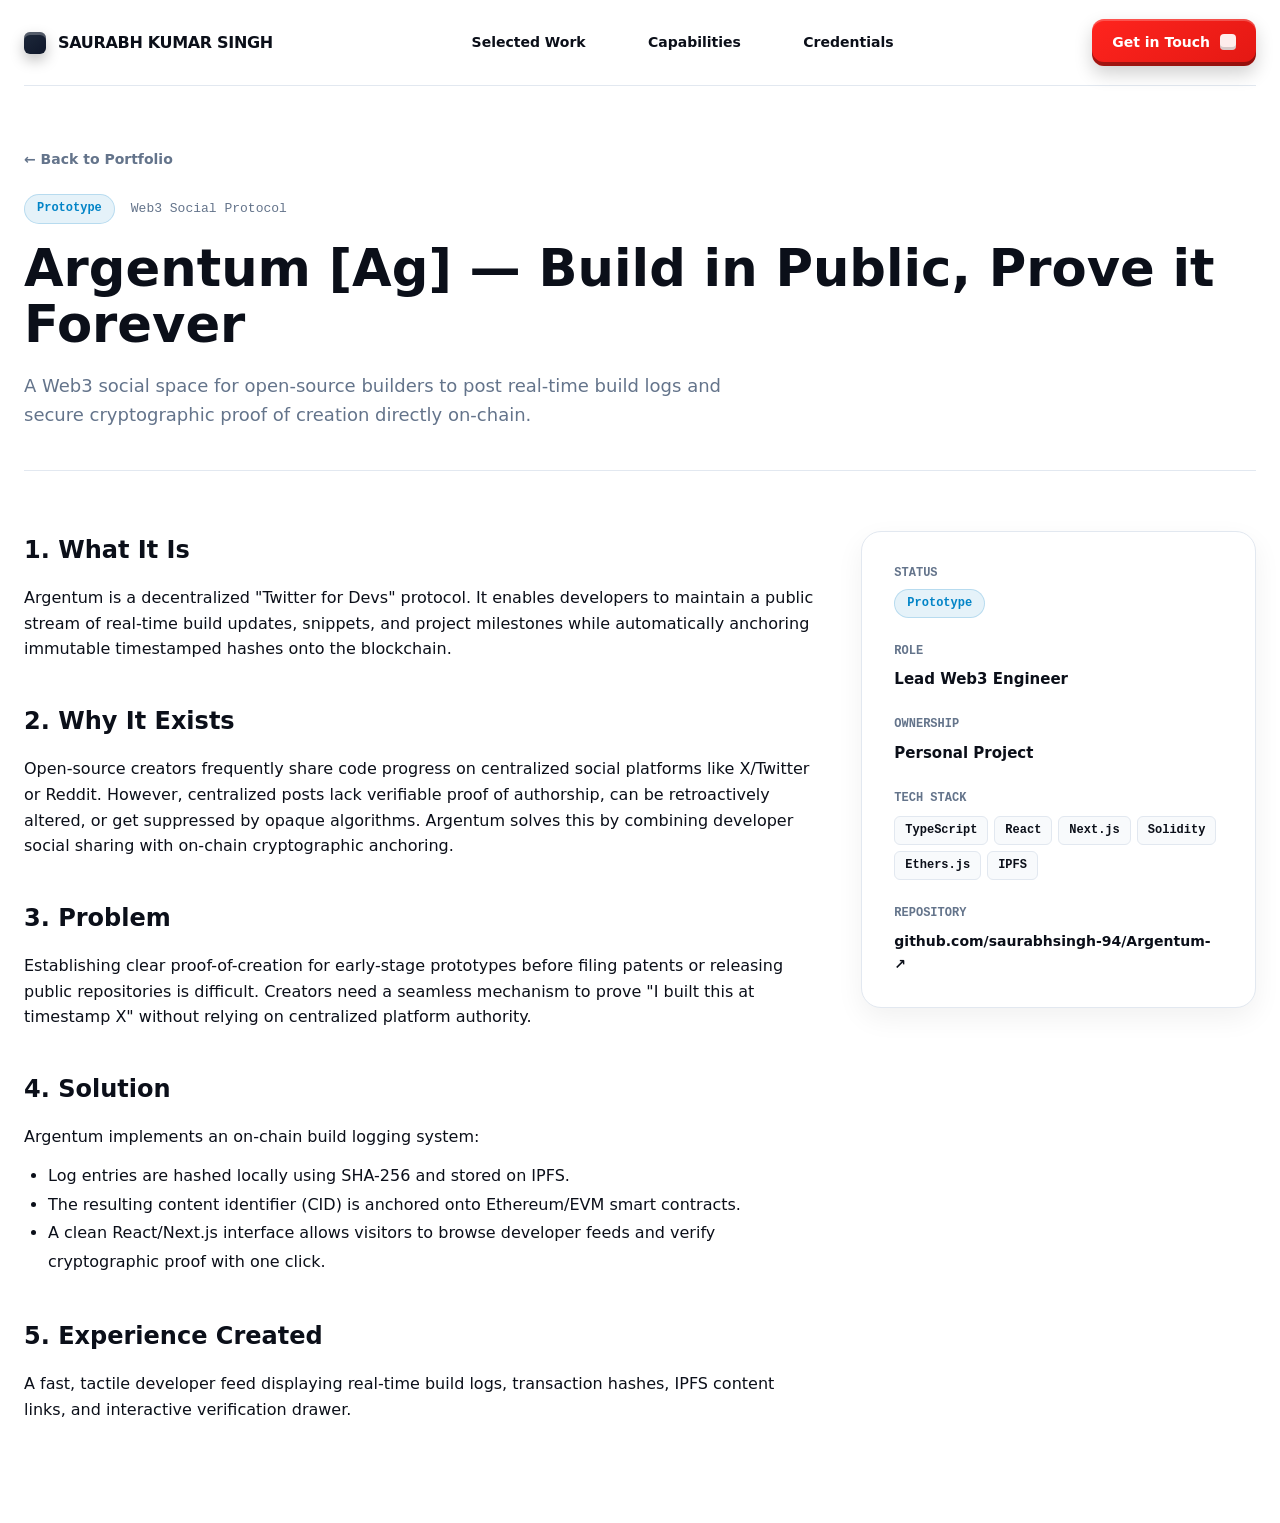
==== projects/argentum.html @ 55058624 "Upgrade portfolio to tactile 3D block design system with real projects" ====
<!doctype html>
<html lang="en">
  <head>
    <meta charset="UTF-8" />
    <meta name="viewport" content="width=device-width, initial-scale=1.0" />
    <title>Argentum [Ag] — Case Study | Saurabh Kumar Singh</title>
    <link rel="stylesheet" href="../assets/css/main.css" />
    <style>
      .case-study-hero {
        padding: 60px 0 40px;
        border-bottom: 1px solid var(--line);
      }
      .back-link {
        display: inline-flex;
        align-items: center;
        gap: 8px;
        font-weight: 800;
        font-size: 14px;
        color: var(--muted);
        margin-bottom: 24px;
      }
      .back-link:hover { color: var(--red); }
      .case-grid {
        display: grid;
        grid-template-columns: 2fr 1fr;
        gap: 48px;
        padding: 60px 0;
      }
      .case-block {
        margin-bottom: 40px;
      }
      .case-block h2 {
        font-size: 24px;
        font-weight: 900;
        margin-bottom: 16px;
      }
      .case-sidebar {
        background: var(--card-bg);
        border: 1px solid var(--line);
        border-radius: var(--radius);
        padding: 32px;
        height: fit-content;
        box-shadow: var(--shadow-soft);
      }
      .meta-group {
        margin-bottom: 24px;
      }
      .meta-label {
        font-size: 12px;
        font-weight: 800;
        font-family: var(--font-mono);
        color: var(--muted);
        text-transform: uppercase;
        margin-bottom: 6px;
      }
      .meta-val {
        font-size: 15px;
        font-weight: 700;
      }
    </style>
  </head>
  <body>
    <div class="page">
      <nav class="header-nav">
        <a href="../index.html" class="brand-container">
          <span class="brand-cube"></span>
          <span>SAURABH KUMAR SINGH</span>
        </a>
        <div class="nav-links">
          <a href="../index.html#projects">Selected Work</a>
          <a href="../index.html#about">Capabilities</a>
          <a href="../index.html#credentials">Credentials</a>
        </div>
        <div class="nav-cta-group">
          <a href="../index.html#contact" class="btn red">
            <span>Get in Touch</span>
            <span class="btn-cube"></span>
          </a>
        </div>
      </nav>

      <section class="case-study-hero">
        <a href="../index.html#projects" class="back-link">← Back to Portfolio</a>
        <div style="display: flex; align-items: center; gap: 16px; margin-bottom: 16px;">
          <span class="status-badge prototype">Prototype</span>
          <span style="font-family: var(--font-mono); font-size: 13px; color: var(--muted);">Web3 Social Protocol</span>
        </div>
        <h1 style="font-size: clamp(36px, 4vw, 54px); font-weight: 900; line-height: 1.1; margin-bottom: 20px;">
          Argentum [Ag] — Build in Public, Prove it Forever
        </h1>
        <p style="font-size: 18px; color: var(--muted); max-width: 760px;">
          A Web3 social space for open-source builders to post real-time build logs and secure cryptographic proof of creation directly on-chain.
        </p>
      </section>

      <div class="case-grid">
        <main class="case-content">
          <div class="case-block">
            <h2>1. What It Is</h2>
            <p>
              Argentum is a decentralized "Twitter for Devs" protocol. It enables developers to maintain a public stream of real-time build updates, snippets, and project milestones while automatically anchoring immutable timestamped hashes onto the blockchain.
            </p>
          </div>

          <div class="case-block">
            <h2>2. Why It Exists</h2>
            <p>
              Open-source creators frequently share code progress on centralized social platforms like X/Twitter or Reddit. However, centralized posts lack verifiable proof of authorship, can be retroactively altered, or get suppressed by opaque algorithms. Argentum solves this by combining developer social sharing with on-chain cryptographic anchoring.
            </p>
          </div>

          <div class="case-block">
            <h2>3. Problem</h2>
            <p>
              Establishing clear proof-of-creation for early-stage prototypes before filing patents or releasing public repositories is difficult. Creators need a seamless mechanism to prove "I built this at timestamp X" without relying on centralized platform authority.
            </p>
          </div>

          <div class="case-block">
            <h2>4. Solution</h2>
            <p>
              Argentum implements an on-chain build logging system:
            </p>
            <ul style="margin-left: 24px; margin-top: 12px; line-height: 1.8;">
              <li>Log entries are hashed locally using SHA-256 and stored on IPFS.</li>
              <li>The resulting content identifier (CID) is anchored onto Ethereum/EVM smart contracts.</li>
              <li>A clean React/Next.js interface allows visitors to browse developer feeds and verify cryptographic proof with one click.</li>
            </ul>
          </div>

          <div class="case-block">
            <h2>5. Experience Created</h2>
            <p>
              A fast, tactile developer feed displaying real-time build logs, transaction hashes, IPFS content links, and interactive verification drawer.
            </p>
          </div>
        </main>

        <aside class="case-sidebar">
          <div class="meta-group">
            <div class="meta-label">Status</div>
            <div class="meta-val"><span class="status-badge prototype">Prototype</span></div>
          </div>
          <div class="meta-group">
            <div class="meta-label">Role</div>
            <div class="meta-val">Lead Web3 Engineer</div>
          </div>
          <div class="meta-group">
            <div class="meta-label">Ownership</div>
            <div class="meta-val">Personal Project</div>
          </div>
          <div class="meta-group">
            <div class="meta-label">Tech Stack</div>
            <div style="display: flex; flex-wrap: wrap; gap: 6px; margin-top: 8px;">
              <span class="tag-pill">TypeScript</span>
              <span class="tag-pill">React</span>
              <span class="tag-pill">Next.js</span>
              <span class="tag-pill">Solidity</span>
              <span class="tag-pill">Ethers.js</span>
              <span class="tag-pill">IPFS</span>
            </div>
          </div>
          <div class="meta-group" style="margin-bottom: 0;">
            <div class="meta-label">Repository</div>
            <div class="meta-val">
              <a href="https://github.com/saurabhsingh-94/Argentum-" target="_blank" class="card-link">
                github.com/saurabhsingh-94/Argentum- ↗
              </a>
            </div>
          </div>
        </aside>
      </div>
    </div>
  </body>
</html>
---- assets/css/main.css ----
/* ==========================================================================
   SAURABH KUMAR SINGH — CREATIVE DEVELOPER & WEB3 ARCHITECT PORTFOLIO
   Tactile Block Design System & Interactive Presentation
   ========================================================================== */

:root {
  --bg: #ffffff;
  --bg-secondary: #f8fafc;
  --ink: #0b0f19;
  --muted: #64748b;
  --line: #e2e8f0;
  --red: #e31813;
  --red-hover: #c8130e;
  --cyan: #0284c7;
  --green: #16a34a;
  --yellow: #ca8a04;
  --purple: #9333ea;
  
  --card-bg: #ffffff;
  --shadow: 0 18px 55px rgba(0, 0, 0, 0.08);
  --shadow-soft: 0 10px 28px rgba(0, 0, 0, 0.06);
  --shadow-block: 0 8px 18px rgba(0, 0, 0, 0.12);
  --radius: 20px;
  --radius-sm: 10px;

  --font-sans: 'Inter', ui-sans-serif, system-ui, -apple-system, BlinkMacSystemFont, 'Segoe UI', Roboto, sans-serif;
  --font-mono: 'JetBrains Mono', 'Fira Code', 'Share Tech Mono', monospace;
}

[data-theme="dark"] {
  --bg: #0b0f17;
  --bg-secondary: #111827;
  --ink: #f8fafc;
  --muted: #94a3b8;
  --line: #1e293b;
  --card-bg: #131b2e;
  --shadow: 0 18px 55px rgba(0, 0, 0, 0.4);
  --shadow-soft: 0 10px 28px rgba(0, 0, 0, 0.3);
}

* {
  box-sizing: border-box;
  margin: 0;
  padding: 0;
}

html {
  scroll-behavior: smooth;
  font-size: 16px;
}

body {
  font-family: var(--font-sans);
  background: var(--bg);
  color: var(--ink);
  overflow-x: hidden;
  line-height: 1.6;
  -webkit-font-smoothing: antialiased;
  -moz-osx-font-smoothing: grayscale;
}

a {
  color: inherit;
  text-decoration: none;
}

button {
  font-family: inherit;
}

.page {
  width: min(1380px, calc(100% - 48px));
  margin: 0 auto;
}

/* ==========================================================================
   1. LEGO BLOCK LOADER ANIMATION
   ========================================================================== */
.loader {
  position: fixed;
  inset: 0;
  z-index: 9999;
  background: #ffffff;
  display: grid;
  place-items: center;
  transition: opacity 0.5s ease, visibility 0.5s ease;
}

.loader.hide {
  opacity: 0;
  visibility: hidden;
}

.loader-content {
  text-align: center;
}

.loader-blocks {
  display: flex;
  align-items: flex-end;
  justify-content: center;
  gap: 12px;
  margin-bottom: 24px;
}

.loader-blocks span {
  width: 32px;
  height: 32px;
  border-radius: 8px;
  box-shadow:
    inset 0 5px 0 rgba(255, 255, 255, 0.35),
    inset 0 -5px 0 rgba(0, 0, 0, 0.18),
    0 8px 18px rgba(0, 0, 0, 0.15);
  animation: blockBounce 0.8s ease-in-out infinite;
}

.loader-blocks span:nth-child(1) { background: #e31813; animation-delay: 0s; }
.loader-blocks span:nth-child(2) { background: #f3c300; animation-delay: 0.12s; }
.loader-blocks span:nth-child(3) { background: #0284c7; animation-delay: 0.24s; }
.loader-blocks span:nth-child(4) { background: #16a34a; animation-delay: 0.36s; }

@keyframes blockBounce {
  0%, 100% { transform: translateY(0); }
  50% { transform: translateY(-22px); }
}

.loader-title {
  font-size: 15px;
  font-weight: 800;
  letter-spacing: 0.08em;
  color: #0b0f19;
  font-family: var(--font-mono);
}

/* ==========================================================================
   2. HEADER & NAVIGATION
   ========================================================================== */
.header-nav {
  height: 86px;
  display: grid;
  grid-template-columns: auto 1fr auto;
  align-items: center;
  gap: 24px;
  border-bottom: 1px solid var(--line);
  position: sticky;
  top: 0;
  background: rgba(255, 255, 255, 0.92);
  backdrop-filter: blur(14px);
  -webkit-backdrop-filter: blur(14px);
  z-index: 100;
}

[data-theme="dark"] .header-nav {
  background: rgba(11, 15, 23, 0.92);
}

.brand-container {
  display: flex;
  align-items: center;
  gap: 12px;
  font-weight: 900;
  font-size: 16px;
  letter-spacing: -0.02em;
}

.brand-cube {
  width: 22px;
  height: 22px;
  border-radius: 6px;
  background: linear-gradient(145deg, #1e293b, #0f172a);
  box-shadow:
    inset 0 3px 0 rgba(255, 255, 255, 0.25),
    0 6px 14px rgba(0, 0, 0, 0.25);
  display: inline-block;
}

.nav-links {
  display: flex;
  justify-content: center;
  align-items: center;
  gap: clamp(16px, 3vw, 40px);
  font-size: 14px;
  font-weight: 700;
}

.nav-links a {
  padding: 8px 12px;
  border-radius: 8px;
  position: relative;
  transition: color 0.2s ease, background 0.2s ease;
}

.nav-links a:hover {
  color: var(--red);
  background: rgba(227, 24, 19, 0.05);
}

.nav-cta-group {
  display: flex;
  align-items: center;
  gap: 12px;
}

/* Tactile 3D Button */
.btn {
  display: inline-flex;
  align-items: center;
  justify-content: center;
  gap: 10px;
  border: 0;
  border-radius: 12px;
  padding: 12px 20px;
  background: linear-gradient(145deg, #1e293b, #0f172a);
  color: #ffffff;
  font-size: 14px;
  font-weight: 800;
  cursor: pointer;
  box-shadow:
    inset 0 2px 0 rgba(255, 255, 255, 0.22),
    inset 0 -4px 0 rgba(0, 0, 0, 0.35),
    0 8px 18px rgba(0, 0, 0, 0.18);
  transition: transform 0.18s ease, box-shadow 0.18s ease, background 0.18s ease;
  user-select: none;
}

.btn:hover {
  transform: translateY(2px);
  box-shadow:
    inset 0 2px 0 rgba(255, 255, 255, 0.18),
    inset 0 -2px 0 rgba(0, 0, 0, 0.35),
    0 4px 12px rgba(0, 0, 0, 0.14);
}

.btn:active {
  transform: translateY(4px);
  box-shadow: inset 0 2px 0 rgba(0, 0, 0, 0.4);
}

.btn.red {
  background: linear-gradient(145deg, #ff241e, var(--red));
}

.btn.red:hover {
  background: linear-gradient(145deg, #e31813, var(--red-hover));
}

.btn-cube {
  width: 16px;
  height: 16px;
  border-radius: 4px;
  background: rgba(255, 255, 255, 0.92);
  box-shadow: inset 0 -3px 0 rgba(0, 0, 0, 0.15);
}

.btn.outline {
  background: transparent;
  color: var(--ink);
  border: 2px solid var(--line);
  box-shadow: 0 4px 12px rgba(0,0,0,0.04);
}

.btn.outline:hover {
  border-color: var(--ink);
  background: var(--bg-secondary);
}

/* Theme Toggle Button */
.theme-toggle {
  width: 44px;
  height: 44px;
  border-radius: 12px;
  border: 1px solid var(--line);
  background: var(--bg-secondary);
  color: var(--ink);
  display: grid;
  place-items: center;
  cursor: pointer;
  transition: all 0.2s ease;
}

.theme-toggle:hover {
  transform: scale(1.06);
  border-color: var(--ink);
}

/* ==========================================================================
   3. HERO SECTION & 3D PRESENTATION
   ========================================================================== */
.hero-section {
  padding: 60px 0 80px;
  display: grid;
  grid-template-columns: 1fr 1.05fr;
  gap: 56px;
  align-items: center;
}

.hero-tag {
  display: inline-flex;
  align-items: center;
  gap: 8px;
  padding: 6px 14px;
  background: rgba(227, 24, 19, 0.08);
  color: var(--red);
  font-weight: 800;
  font-size: 13px;
  border-radius: 999px;
  margin-bottom: 20px;
  font-family: var(--font-mono);
}

.hero-tag-dot {
  width: 8px;
  height: 8px;
  border-radius: 50%;
  background: var(--red);
  box-shadow: 0 0 10px var(--red);
  animation: pulseDot 1.8s infinite;
}

@keyframes pulseDot {
  0%, 100% { opacity: 1; transform: scale(1); }
  50% { opacity: 0.4; transform: scale(0.8); }
}

.hero-title {
  font-size: clamp(38px, 4.5vw, 62px);
  font-weight: 900;
  line-height: 1.08;
  letter-spacing: -0.03em;
  margin-bottom: 24px;
}

.hero-title span.accent {
  color: var(--red);
}

.hero-bio {
  font-size: 18px;
  color: var(--muted);
  max-width: 580px;
  margin-bottom: 36px;
}

.hero-actions {
  display: flex;
  flex-wrap: wrap;
  gap: 16px;
  margin-bottom: 44px;
}

.hero-stats {
  display: flex;
  gap: 36px;
  padding-top: 28px;
  border-top: 1px solid var(--line);
}

.stat-item .stat-num {
  font-size: 28px;
  font-weight: 900;
  font-family: var(--font-mono);
  color: var(--ink);
}

.stat-item .stat-label {
  font-size: 13px;
  color: var(--muted);
  font-weight: 600;
}

/* 3D Visual Card */
.hero-visual-card {
  position: relative;
  width: 100%;
  height: 520px;
  background: linear-gradient(135deg, #f8fafc 0%, #edf2f7 100%);
  border: 1px solid var(--line);
  border-radius: var(--radius);
  box-shadow: var(--shadow);
  overflow: hidden;
  display: flex;
  align-items: center;
  justify-content: center;
}

[data-theme="dark"] .hero-visual-card {
  background: linear-gradient(135deg, #0f172a 0%, #1e293b 100%);
}

.hero-visual-card model-viewer {
  width: 100%;
  height: 100%;
  --poster-color: transparent;
}

/* Fallback 3D Canvas Visual */
.hero-canvas-fallback {
  position: absolute;
  inset: 0;
  width: 100%;
  height: 100%;
}

.visual-badge {
  position: absolute;
  bottom: 24px;
  left: 24px;
  padding: 10px 18px;
  background: rgba(255, 255, 255, 0.9);
  backdrop-filter: blur(10px);
  border-radius: 12px;
  font-size: 13px;
  font-weight: 800;
  border: 1px solid var(--line);
  box-shadow: 0 4px 16px rgba(0,0,0,0.06);
  display: flex;
  align-items: center;
  gap: 10px;
  z-index: 10;
}

[data-theme="dark"] .visual-badge {
  background: rgba(19, 27, 46, 0.9);
}

/* ==========================================================================
   4. SECTION LAYOUTS & HEADINGS
   ========================================================================== */
.section {
  padding: 90px 0;
  border-top: 1px solid var(--line);
}

.section-header {
  display: flex;
  justify-content: space-between;
  align-items: flex-end;
  margin-bottom: 52px;
}

.section-tag {
  font-family: var(--font-mono);
  font-size: 13px;
  font-weight: 800;
  color: var(--red);
  letter-spacing: 0.1em;
  text-transform: uppercase;
  margin-bottom: 8px;
}

.section-title {
  font-size: clamp(28px, 3vw, 42px);
  font-weight: 900;
  letter-spacing: -0.02em;
}

/* Filter Pills */
.filter-bar {
  display: flex;
  gap: 8px;
  flex-wrap: wrap;
}

.filter-btn {
  padding: 8px 16px;
  border-radius: 999px;
  border: 1px solid var(--line);
  background: var(--bg);
  color: var(--muted);
  font-size: 13px;
  font-weight: 700;
  cursor: pointer;
  transition: all 0.2s ease;
}

.filter-btn:hover, .filter-btn.active {
  background: var(--ink);
  color: var(--bg);
  border-color: var(--ink);
}

/* ==========================================================================
   5. SELECTED PROJECTS GRID & CARDS
   ========================================================================== */
.projects-grid {
  display: grid;
  grid-template-columns: repeat(auto-fill, minmax(380px, 1fr));
  gap: 32px;
}

.project-card {
  background: var(--card-bg);
  border: 1px solid var(--line);
  border-radius: var(--radius);
  padding: 32px;
  box-shadow: var(--shadow-soft);
  display: flex;
  flex-direction: column;
  justify-content: space-between;
  position: relative;
  transition: transform 0.25s ease, box-shadow 0.25s ease, border-color 0.25s ease;
}

.project-card:hover {
  transform: translateY(-6px);
  box-shadow: var(--shadow);
  border-color: var(--red);
}

.card-top {
  margin-bottom: 24px;
}

.card-header {
  display: flex;
  justify-content: space-between;
  align-items: flex-start;
  gap: 16px;
  margin-bottom: 16px;
}

.card-title {
  font-size: 22px;
  font-weight: 900;
  line-height: 1.25;
}

/* Status Badges */
.status-badge {
  display: inline-flex;
  align-items: center;
  gap: 6px;
  padding: 4px 12px;
  border-radius: 999px;
  font-size: 12px;
  font-weight: 800;
  font-family: var(--font-mono);
  white-space: nowrap;
}

.status-badge.production {
  background: rgba(22, 163, 74, 0.1);
  color: var(--green);
  border: 1px solid rgba(22, 163, 74, 0.2);
}

.status-badge.prototype {
  background: rgba(2, 132, 199, 0.1);
  color: var(--cyan);
  border: 1px solid rgba(2, 132, 199, 0.2);
}

.status-badge.experiment {
  background: rgba(147, 51, 234, 0.1);
  color: var(--purple);
  border: 1px solid rgba(147, 51, 234, 0.2);
}

.status-badge.in-progress {
  background: rgba(202, 138, 4, 0.1);
  color: var(--yellow);
  border: 1px solid rgba(202, 138, 4, 0.2);
}

.card-summary {
  font-size: 15px;
  color: var(--muted);
  line-height: 1.6;
  margin-bottom: 20px;
}

.card-tags {
  display: flex;
  flex-wrap: wrap;
  gap: 8px;
  margin-bottom: 24px;
}

.tag-pill {
  padding: 4px 10px;
  background: var(--bg-secondary);
  border: 1px solid var(--line);
  border-radius: 6px;
  font-size: 12px;
  font-weight: 700;
  color: var(--ink);
  font-family: var(--font-mono);
}

.card-footer {
  display: flex;
  align-items: center;
  justify-content: space-between;
  padding-top: 20px;
  border-top: 1px dashed var(--line);
}

.card-link {
  font-size: 14px;
  font-weight: 800;
  color: var(--ink);
  display: inline-flex;
  align-items: center;
  gap: 6px;
  transition: color 0.2s ease;
}

.card-link:hover {
  color: var(--red);
}

/* ==========================================================================
   6. ABOUT & CAPABILITIES SECTION
   ========================================================================== */
.capabilities-grid {
  display: grid;
  grid-template-columns: repeat(auto-fit, minmax(320px, 1fr));
  gap: 28px;
}

.capability-card {
  background: var(--card-bg);
  border: 1px solid var(--line);
  border-radius: var(--radius);
  padding: 32px;
  box-shadow: var(--shadow-soft);
  transition: transform 0.2s ease;
}

.capability-card:hover {
  transform: translateY(-4px);
}

.capability-icon {
  width: 48px;
  height: 48px;
  border-radius: 14px;
  background: rgba(227, 24, 19, 0.08);
  color: var(--red);
  display: grid;
  place-items: center;
  font-size: 22px;
  margin-bottom: 20px;
}

.capability-title {
  font-size: 20px;
  font-weight: 900;
  margin-bottom: 12px;
}

.capability-desc {
  font-size: 14px;
  color: var(--muted);
  line-height: 1.6;
  margin-bottom: 20px;
}

.capability-tags {
  display: flex;
  flex-wrap: wrap;
  gap: 6px;
}

/* ==========================================================================
   7. CREDENTIALS & CERTIFICATIONS
   ========================================================================== */
.credentials-grid {
  display: grid;
  grid-template-columns: repeat(auto-fit, minmax(360px, 1fr));
  gap: 28px;
}

.cert-card {
  background: var(--card-bg);
  border: 1px solid var(--line);
  border-radius: var(--radius);
  padding: 28px;
  box-shadow: var(--shadow-soft);
  display: flex;
  gap: 20px;
  align-items: flex-start;
  transition: border-color 0.2s ease;
}

.cert-card:hover {
  border-color: var(--cyan);
}

.cert-icon {
  width: 52px;
  height: 52px;
  border-radius: 14px;
  background: linear-gradient(145deg, #0284c7, #0369a1);
  color: #fff;
  display: grid;
  place-items: center;
  font-size: 24px;
  flex-shrink: 0;
  box-shadow: inset 0 2px 0 rgba(255,255,255,0.3);
}

.cert-title {
  font-size: 18px;
  font-weight: 800;
  margin-bottom: 6px;
}

.cert-issuer {
  font-size: 13px;
  color: var(--muted);
  font-weight: 600;
  margin-bottom: 12px;
}

.cert-link {
  font-size: 13px;
  font-weight: 800;
  color: var(--cyan);
  display: inline-flex;
  align-items: center;
  gap: 4px;
}

/* ==========================================================================
   8. INTERACTIVE TERMINAL DRAWER
   ========================================================================== */
.terminal-section {
  background: #090d16;
  color: #e2e8f0;
  border-radius: var(--radius);
  box-shadow: var(--shadow);
  overflow: hidden;
  border: 1px solid #1e293b;
  margin-top: 40px;
}

.terminal-header {
  background: #0f172a;
  padding: 14px 20px;
  display: flex;
  justify-content: space-between;
  align-items: center;
  border-bottom: 1px solid #1e293b;
}

.terminal-dots {
  display: flex;
  gap: 8px;
}

.terminal-dots span {
  width: 12px;
  height: 12px;
  border-radius: 50%;
}

.terminal-dots span:nth-child(1) { background: #ff5f56; }
.terminal-dots span:nth-child(2) { background: #ffbd2e; }
.terminal-dots span:nth-child(3) { background: #27c93f; }

.terminal-title {
  font-family: var(--font-mono);
  font-size: 13px;
  color: #94a3b8;
  font-weight: 700;
}

.terminal-body {
  padding: 24px;
  font-family: var(--font-mono);
  font-size: 14px;
  min-height: 280px;
  max-height: 420px;
  overflow-y: auto;
  line-height: 1.7;
}

.terminal-line {
  margin-bottom: 8px;
  word-break: break-word;
}

.terminal-prompt {
  color: #38bdf8;
  font-weight: 700;

  display: inline;
}

.terminal-input-wrap {
  display: flex;
  align-items: center;
  gap: 8px;
  margin-top: 12px;
}

.terminal-input {
  background: transparent;
  border: 0;
  outline: none;
  color: #00ff41;
  font-family: var(--font-mono);
  font-size: 14px;
  flex: 1;
}

/* ==========================================================================
   9. FOOTER & CONTACT
   ========================================================================== */
.footer-contact {
  padding: 90px 0 60px;
  border-top: 1px solid var(--line);
  text-align: center;
}

.contact-box {
  max-width: 680px;
  margin: 0 auto 60px;
  background: var(--card-bg);
  border: 1px solid var(--line);
  border-radius: var(--radius);
  padding: 48px 36px;
  box-shadow: var(--shadow-soft);
}

.contact-title {
  font-size: 32px;
  font-weight: 900;
  margin-bottom: 16px;
}

.contact-desc {
  font-size: 16px;
  color: var(--muted);
  margin-bottom: 32px;
}

.social-links {
  display: flex;
  justify-content: center;
  gap: 20px;
  margin-bottom: 48px;
}

.social-btn {
  padding: 12px 24px;
  border-radius: 12px;
  border: 1px solid var(--line);
  background: var(--bg);
  font-weight: 800;
  font-size: 14px;
  display: inline-flex;
  align-items: center;
  gap: 8px;
  transition: all 0.2s ease;
}

.social-btn:hover {
  border-color: var(--ink);
  transform: translateY(-2px);
  box-shadow: var(--shadow-soft);
}

.footer-bottom {
  font-size: 13px;
  color: var(--muted);
  font-family: var(--font-mono);
}

/* ==========================================================================
   10. RESPONSIVE DESIGN
   ========================================================================== */
@media (max-width: 1024px) {
  .hero-section {
    grid-template-columns: 1fr;
    gap: 40px;
  }
  .hero-visual-card {
    height: 420px;
  }
}

@media (max-width: 768px) {
  .header-nav {
    grid-template-columns: auto 1fr;
  }
  .nav-links {
    display: none; /* Mobile menu toggled */
  }
  .section-header {
    flex-direction: column;
    align-items: flex-start;
    gap: 16px;
  }
  .projects-grid, .capabilities-grid, .credentials-grid {
    grid-template-columns: 1fr;
  }
}
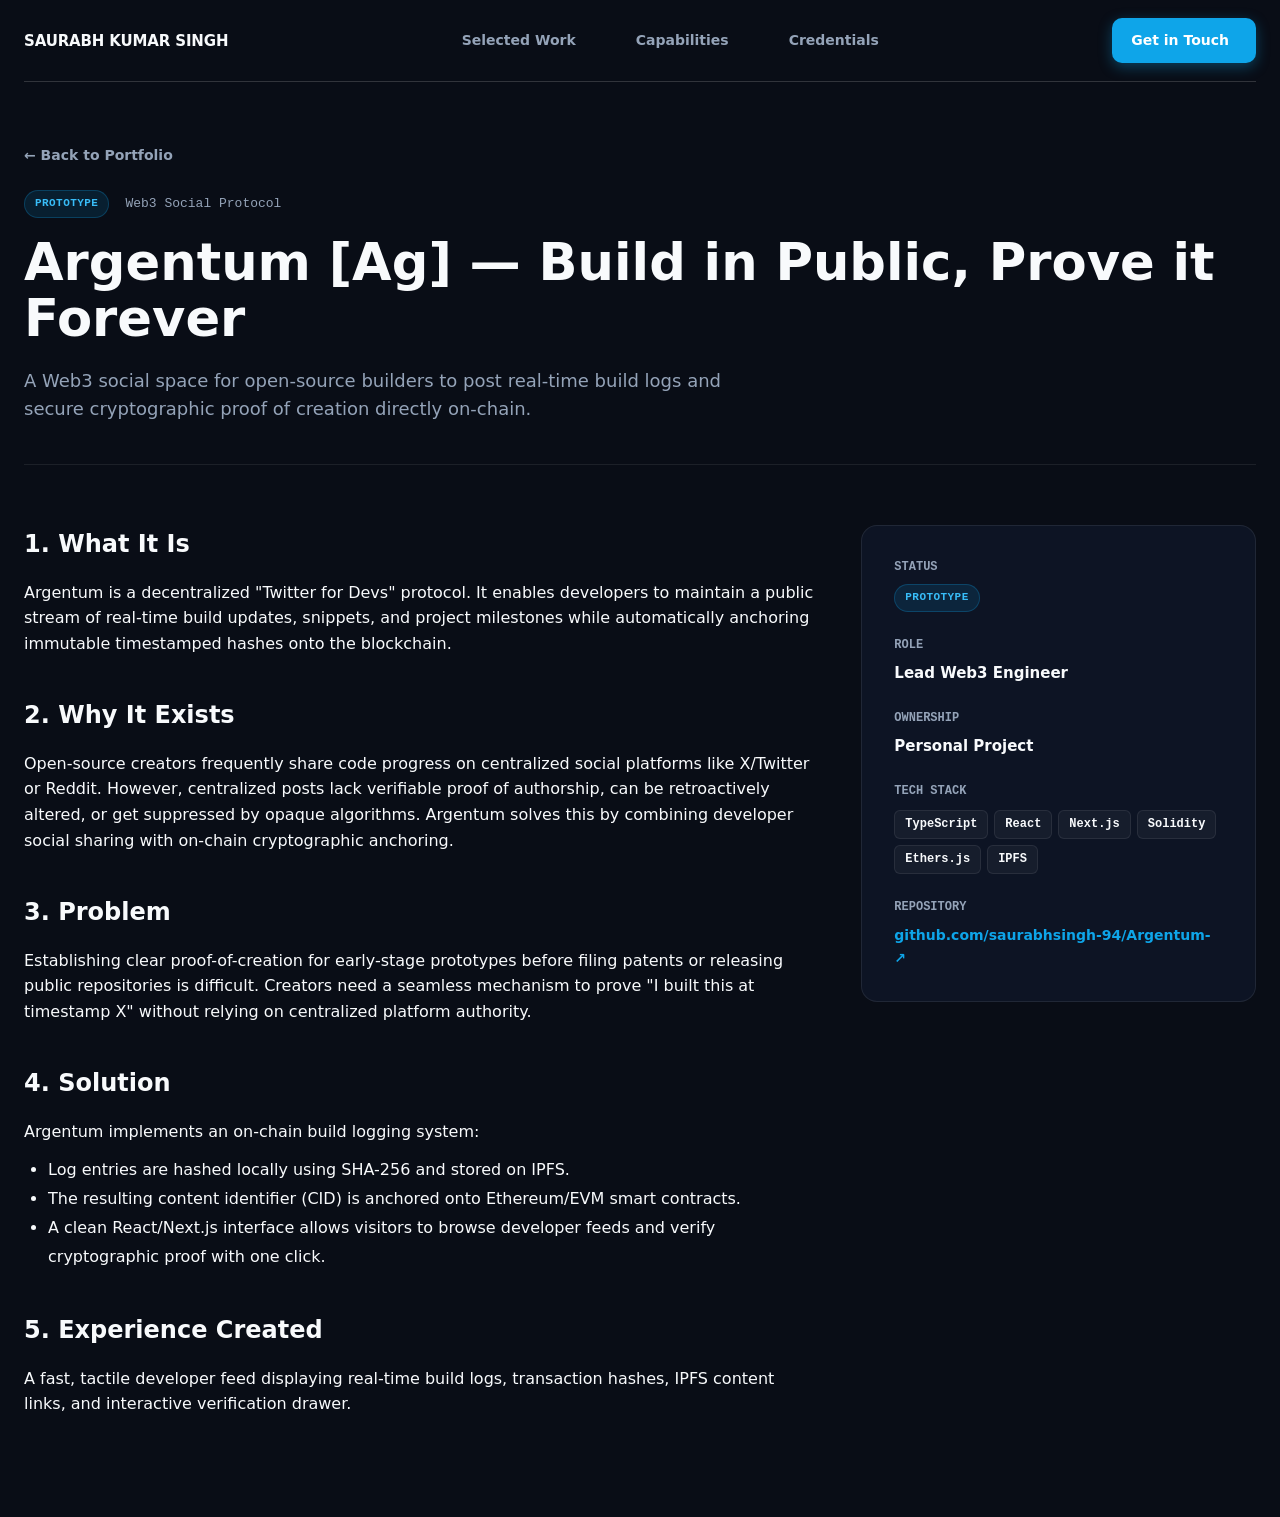
==== commit 0dfb9ced: "Remove brand dot light from header navigation across all pages" ====
--- a/projects/argentum.html
+++ b/projects/argentum.html
@@ -63,7 +63,6 @@
     <div class="page">
       <nav class="header-nav">
         <a href="../index.html" class="brand-container">
-          <span class="brand-cube"></span>
           <span>SAURABH KUMAR SINGH</span>
         </a>
         <div class="nav-links">
--- a/assets/css/main.css
+++ b/assets/css/main.css
@@ -1,41 +1,47 @@
 /* ==========================================================================
-   SAURABH KUMAR SINGH — CREATIVE DEVELOPER & WEB3 ARCHITECT PORTFOLIO
-   Tactile Block Design System & Interactive Presentation
+   SAURABH KUMAR SINGH — CREATIVE DEVELOPER PORTFOLIO
+   Clean Obsidian Glassmorphic System + Anime.js 3D Motion Engine
    ========================================================================== */
 
 :root {
-  --bg: #ffffff;
-  --bg-secondary: #f8fafc;
-  --ink: #0b0f19;
-  --muted: #64748b;
-  --line: #e2e8f0;
-  --red: #e31813;
-  --red-hover: #c8130e;
-  --cyan: #0284c7;
-  --green: #16a34a;
-  --yellow: #ca8a04;
-  --purple: #9333ea;
-  
-  --card-bg: #ffffff;
-  --shadow: 0 18px 55px rgba(0, 0, 0, 0.08);
-  --shadow-soft: 0 10px 28px rgba(0, 0, 0, 0.06);
-  --shadow-block: 0 8px 18px rgba(0, 0, 0, 0.12);
-  --radius: 20px;
-  --radius-sm: 10px;
-
-  --font-sans: 'Inter', ui-sans-serif, system-ui, -apple-system, BlinkMacSystemFont, 'Segoe UI', Roboto, sans-serif;
-  --font-mono: 'JetBrains Mono', 'Fira Code', 'Share Tech Mono', monospace;
-}
-
-[data-theme="dark"] {
-  --bg: #0b0f17;
-  --bg-secondary: #111827;
+  --bg: #090d16;
+  --bg-secondary: #0f172a;
   --ink: #f8fafc;
   --muted: #94a3b8;
-  --line: #1e293b;
-  --card-bg: #131b2e;
-  --shadow: 0 18px 55px rgba(0, 0, 0, 0.4);
-  --shadow-soft: 0 10px 28px rgba(0, 0, 0, 0.3);
+  --line: rgba(255, 255, 255, 0.08);
+  --line-strong: rgba(255, 255, 255, 0.16);
+  
+  --primary: #0ea5e9;
+  --primary-glow: rgba(14, 165, 233, 0.35);
+  --cyan: #38bdf8;
+  --emerald: #10b981;
+  --indigo: #6366f1;
+  --purple: #a855f7;
+  --red: #ef4444;
+  --yellow: #f59e0b;
+
+  --card-bg: rgba(15, 23, 42, 0.75);
+  --card-hover: rgba(30, 41, 59, 0.95);
+  --shadow: 0 20px 50px rgba(0, 0, 0, 0.5);
+  --shadow-glow: 0 0 35px rgba(14, 165, 233, 0.18);
+  --radius: 16px;
+  --radius-sm: 8px;
+
+  --font-sans: 'Inter', system-ui, -apple-system, BlinkMacSystemFont, 'Segoe UI', Roboto, sans-serif;
+  --font-mono: 'JetBrains Mono', 'Fira Code', 'Share Tech Mono', monospace;
+}
+
+[data-theme="light"] {
+  --bg: #f8fafc;
+  --bg-secondary: #ffffff;
+  --ink: #0f172a;
+  --muted: #64748b;
+  --line: rgba(0, 0, 0, 0.08);
+  --line-strong: rgba(0, 0, 0, 0.16);
+  --card-bg: #ffffff;
+  --card-hover: #f1f5f9;
+  --shadow: 0 20px 50px rgba(0, 0, 0, 0.06);
+  --shadow-glow: 0 0 30px rgba(14, 165, 233, 0.08);
 }
 
 * {
@@ -71,19 +77,68 @@
 .page {
   width: min(1380px, calc(100% - 48px));
   margin: 0 auto;
-}
-
-/* ==========================================================================
-   1. LEGO BLOCK LOADER ANIMATION
-   ========================================================================== */
+  position: relative;
+  z-index: 2;
+}
+
+/* Ambient Cursor Glow Following Background */
+.ambient-glow {
+  position: fixed;
+  width: 500px;
+  height: 500px;
+  border-radius: 50%;
+  background: radial-gradient(circle, rgba(14, 165, 233, 0.12) 0%, rgba(99, 102, 241, 0.05) 50%, transparent 70%);
+  pointer-events: none;
+  z-index: 1;
+  transform: translate(-50%, -50%);
+  transition: transform 0.1s linear;
+  filter: blur(40px);
+}
+
+/* Scroll Progress Bar */
+.scroll-progress-bar {
+  position: fixed;
+  top: 0;
+  left: 0;
+  height: 3px;
+  background: linear-gradient(90deg, #0ea5e9, #6366f1, #10b981);
+  width: 0%;
+  z-index: 10000;
+  box-shadow: 0 0 12px #0ea5e9;
+}
+
+/* Shimmering Text Component */
+.bklit-shimmer-text {
+  background: linear-gradient(
+    110deg,
+    #ffffff 20%,
+    #38bdf8 40%,
+    #ffffff 60%,
+    #818cf8 80%,
+    #ffffff 100%
+  );
+  background-size: 200% auto;
+  color: transparent;
+  -webkit-background-clip: text;
+  background-clip: text;
+  animation: bklitShimmer 3.5s linear infinite;
+  display: inline-block;
+}
+
+@keyframes bklitShimmer {
+  0% { background-position: 200% 0; }
+  100% { background-position: -200% 0; }
+}
+
+/* Quantum Loader */
 .loader {
   position: fixed;
   inset: 0;
   z-index: 9999;
-  background: #ffffff;
+  background: #070a11;
   display: grid;
   place-items: center;
-  transition: opacity 0.5s ease, visibility 0.5s ease;
+  transition: opacity 0.4s ease, visibility 0.4s ease;
 }
 
 .loader.hide {
@@ -95,182 +150,156 @@
   text-align: center;
 }
 
-.loader-blocks {
-  display: flex;
-  align-items: flex-end;
-  justify-content: center;
-  gap: 12px;
-  margin-bottom: 24px;
-}
-
-.loader-blocks span {
-  width: 32px;
-  height: 32px;
-  border-radius: 8px;
-  box-shadow:
-    inset 0 5px 0 rgba(255, 255, 255, 0.35),
-    inset 0 -5px 0 rgba(0, 0, 0, 0.18),
-    0 8px 18px rgba(0, 0, 0, 0.15);
-  animation: blockBounce 0.8s ease-in-out infinite;
-}
-
-.loader-blocks span:nth-child(1) { background: #e31813; animation-delay: 0s; }
-.loader-blocks span:nth-child(2) { background: #f3c300; animation-delay: 0.12s; }
-.loader-blocks span:nth-child(3) { background: #0284c7; animation-delay: 0.24s; }
-.loader-blocks span:nth-child(4) { background: #16a34a; animation-delay: 0.36s; }
-
-@keyframes blockBounce {
-  0%, 100% { transform: translateY(0); }
-  50% { transform: translateY(-22px); }
+.quantum-spinner {
+  position: relative;
+  width: 64px;
+  height: 64px;
+  margin: 0 auto 24px;
+}
+
+.quantum-ring {
+  position: absolute;
+  inset: 0;
+  border-radius: 50%;
+  border: 2px solid transparent;
+  border-top-color: var(--primary);
+  animation: spin 1.2s linear infinite;
+}
+
+.quantum-ring:nth-child(2) {
+  inset: 8px;
+  border-top-color: var(--emerald);
+  animation-duration: 1.8s;
+  animation-direction: reverse;
+}
+
+.quantum-ring:nth-child(3) {
+  inset: 16px;
+  border-top-color: var(--indigo);
+  animation-duration: 2.4s;
+}
+
+@keyframes spin {
+  100% { transform: rotate(360deg); }
 }
 
 .loader-title {
-  font-size: 15px;
-  font-weight: 800;
-  letter-spacing: 0.08em;
-  color: #0b0f19;
-  font-family: var(--font-mono);
-}
-
-/* ==========================================================================
-   2. HEADER & NAVIGATION
-   ========================================================================== */
+  font-size: 13px;
+  font-weight: 700;
+  letter-spacing: 0.12em;
+  color: var(--muted);
+  font-family: var(--font-mono);
+  text-transform: uppercase;
+}
+
+/* Solid Obsidian Header Nav */
 .header-nav {
-  height: 86px;
+  height: 82px;
   display: grid;
   grid-template-columns: auto 1fr auto;
   align-items: center;
   gap: 24px;
-  border-bottom: 1px solid var(--line);
+  border-bottom: 1px solid var(--line-strong);
   position: sticky;
   top: 0;
-  background: rgba(255, 255, 255, 0.92);
-  backdrop-filter: blur(14px);
-  -webkit-backdrop-filter: blur(14px);
+  background: #090d16;
+  backdrop-filter: blur(16px);
+  -webkit-backdrop-filter: blur(16px);
   z-index: 100;
 }
 
-[data-theme="dark"] .header-nav {
-  background: rgba(11, 15, 23, 0.92);
+[data-theme="light"] .header-nav {
+  background: #ffffff;
 }
 
 .brand-container {
   display: flex;
   align-items: center;
   gap: 12px;
-  font-weight: 900;
-  font-size: 16px;
-  letter-spacing: -0.02em;
-}
-
-.brand-cube {
-  width: 22px;
-  height: 22px;
-  border-radius: 6px;
-  background: linear-gradient(145deg, #1e293b, #0f172a);
-  box-shadow:
-    inset 0 3px 0 rgba(255, 255, 255, 0.25),
-    0 6px 14px rgba(0, 0, 0, 0.25);
-  display: inline-block;
+  font-weight: 800;
+  font-size: 15px;
+  letter-spacing: -0.01em;
+}
+
+.brand-dot {
+  width: 10px;
+  height: 10px;
+  border-radius: 50%;
+  background: var(--primary);
+  box-shadow: 0 0 12px var(--primary);
 }
 
 .nav-links {
   display: flex;
   justify-content: center;
   align-items: center;
-  gap: clamp(16px, 3vw, 40px);
+  gap: clamp(16px, 3vw, 36px);
+  font-size: 14px;
+  font-weight: 600;
+  color: var(--muted);
+}
+
+.nav-links a {
+  padding: 6px 12px;
+  border-radius: 8px;
+  transition: color 0.2s ease, background 0.2s ease;
+}
+
+.nav-links a:hover {
+  color: var(--ink);
+  background: var(--line);
+}
+
+.nav-cta-group {
+  display: flex;
+  align-items: center;
+  gap: 12px;
+}
+
+/* Buttons */
+.btn {
+  display: inline-flex;
+  align-items: center;
+  justify-content: center;
+  gap: 8px;
+  border: 1px solid transparent;
+  border-radius: 10px;
+  padding: 10px 18px;
+  background: var(--primary);
+  color: #ffffff;
   font-size: 14px;
   font-weight: 700;
-}
-
-.nav-links a {
-  padding: 8px 12px;
-  border-radius: 8px;
-  position: relative;
-  transition: color 0.2s ease, background 0.2s ease;
-}
-
-.nav-links a:hover {
-  color: var(--red);
-  background: rgba(227, 24, 19, 0.05);
-}
-
-.nav-cta-group {
-  display: flex;
-  align-items: center;
-  gap: 12px;
-}
-
-/* Tactile 3D Button */
-.btn {
-  display: inline-flex;
-  align-items: center;
-  justify-content: center;
-  gap: 10px;
-  border: 0;
-  border-radius: 12px;
-  padding: 12px 20px;
-  background: linear-gradient(145deg, #1e293b, #0f172a);
-  color: #ffffff;
-  font-size: 14px;
-  font-weight: 800;
   cursor: pointer;
-  box-shadow:
-    inset 0 2px 0 rgba(255, 255, 255, 0.22),
-    inset 0 -4px 0 rgba(0, 0, 0, 0.35),
-    0 8px 18px rgba(0, 0, 0, 0.18);
-  transition: transform 0.18s ease, box-shadow 0.18s ease, background 0.18s ease;
+  box-shadow: 0 4px 14px var(--primary-glow);
+  transition: all 0.25s cubic-bezier(0.16, 1, 0.3, 1);
   user-select: none;
 }
 
 .btn:hover {
-  transform: translateY(2px);
-  box-shadow:
-    inset 0 2px 0 rgba(255, 255, 255, 0.18),
-    inset 0 -2px 0 rgba(0, 0, 0, 0.35),
-    0 4px 12px rgba(0, 0, 0, 0.14);
-}
-
-.btn:active {
-  transform: translateY(4px);
-  box-shadow: inset 0 2px 0 rgba(0, 0, 0, 0.4);
-}
-
-.btn.red {
-  background: linear-gradient(145deg, #ff241e, var(--red));
-}
-
-.btn.red:hover {
-  background: linear-gradient(145deg, #e31813, var(--red-hover));
-}
-
-.btn-cube {
-  width: 16px;
-  height: 16px;
-  border-radius: 4px;
-  background: rgba(255, 255, 255, 0.92);
-  box-shadow: inset 0 -3px 0 rgba(0, 0, 0, 0.15);
+  transform: translateY(-3px) scale(1.02);
+  box-shadow: 0 8px 24px rgba(14, 165, 233, 0.4);
+  background: #0284c7;
 }
 
 .btn.outline {
   background: transparent;
   color: var(--ink);
-  border: 2px solid var(--line);
-  box-shadow: 0 4px 12px rgba(0,0,0,0.04);
+  border-color: var(--line-strong);
+  box-shadow: none;
 }
 
 .btn.outline:hover {
-  border-color: var(--ink);
-  background: var(--bg-secondary);
-}
-
-/* Theme Toggle Button */
+  border-color: var(--primary);
+  color: var(--primary);
+  background: rgba(14, 165, 233, 0.05);
+}
+
 .theme-toggle {
-  width: 44px;
-  height: 44px;
-  border-radius: 12px;
-  border: 1px solid var(--line);
-  background: var(--bg-secondary);
+  width: 40px;
+  height: 40px;
+  border-radius: 10px;
+  border: 1px solid var(--line-strong);
+  background: transparent;
   color: var(--ink);
   display: grid;
   place-items: center;
@@ -279,87 +308,55 @@
 }
 
 .theme-toggle:hover {
-  transform: scale(1.06);
-  border-color: var(--ink);
-}
-
-/* ==========================================================================
-   3. HERO SECTION & 3D PRESENTATION
-   ========================================================================== */
+  border-color: var(--primary);
+}
+
+/* Hero Section */
 .hero-section {
-  padding: 60px 0 80px;
+  padding: 80px 0 90px;
   display: grid;
-  grid-template-columns: 1fr 1.05fr;
-  gap: 56px;
-  align-items: center;
-}
-
-.hero-tag {
-  display: inline-flex;
-  align-items: center;
-  gap: 8px;
-  padding: 6px 14px;
-  background: rgba(227, 24, 19, 0.08);
-  color: var(--red);
-  font-weight: 800;
-  font-size: 13px;
-  border-radius: 999px;
-  margin-bottom: 20px;
-  font-family: var(--font-mono);
-}
-
-.hero-tag-dot {
-  width: 8px;
-  height: 8px;
-  border-radius: 50%;
-  background: var(--red);
-  box-shadow: 0 0 10px var(--red);
-  animation: pulseDot 1.8s infinite;
-}
-
-@keyframes pulseDot {
-  0%, 100% { opacity: 1; transform: scale(1); }
-  50% { opacity: 0.4; transform: scale(0.8); }
+  grid-template-columns: 1.15fr 0.85fr;
+  gap: 60px;
+  align-items: center;
 }
 
 .hero-title {
-  font-size: clamp(38px, 4.5vw, 62px);
+  font-size: clamp(40px, 4.8vw, 64px);
   font-weight: 900;
   line-height: 1.08;
   letter-spacing: -0.03em;
   margin-bottom: 24px;
 }
 
-.hero-title span.accent {
-  color: var(--red);
-}
-
 .hero-bio {
   font-size: 18px;
   color: var(--muted);
-  max-width: 580px;
+  max-width: 620px;
   margin-bottom: 36px;
+  line-height: 1.65;
 }
 
 .hero-actions {
   display: flex;
   flex-wrap: wrap;
   gap: 16px;
-  margin-bottom: 44px;
+  margin-bottom: 48px;
 }
 
 .hero-stats {
   display: flex;
-  gap: 36px;
-  padding-top: 28px;
+  gap: 40px;
+  padding-top: 32px;
   border-top: 1px solid var(--line);
 }
 
 .stat-item .stat-num {
-  font-size: 28px;
+  font-size: 32px;
   font-weight: 900;
   font-family: var(--font-mono);
   color: var(--ink);
+  line-height: 1;
+  margin-bottom: 6px;
 }
 
 .stat-item .stat-label {
@@ -368,32 +365,21 @@
   font-weight: 600;
 }
 
-/* 3D Visual Card */
+/* Canvas Card */
 .hero-visual-card {
   position: relative;
   width: 100%;
-  height: 520px;
-  background: linear-gradient(135deg, #f8fafc 0%, #edf2f7 100%);
-  border: 1px solid var(--line);
+  height: 480px;
+  background: var(--card-bg);
+  backdrop-filter: blur(16px);
+  border: 1px solid var(--line-strong);
   border-radius: var(--radius);
-  box-shadow: var(--shadow);
+  box-shadow: var(--shadow), var(--shadow-glow);
   overflow: hidden;
-  display: flex;
-  align-items: center;
-  justify-content: center;
-}
-
-[data-theme="dark"] .hero-visual-card {
-  background: linear-gradient(135deg, #0f172a 0%, #1e293b 100%);
-}
-
-.hero-visual-card model-viewer {
-  width: 100%;
-  height: 100%;
-  --poster-color: transparent;
-}
-
-/* Fallback 3D Canvas Visual */
+  transform-style: preserve-3d;
+  transition: transform 0.15s ease-out;
+}
+
 .hero-canvas-fallback {
   position: absolute;
   inset: 0;
@@ -403,29 +389,24 @@
 
 .visual-badge {
   position: absolute;
-  bottom: 24px;
-  left: 24px;
-  padding: 10px 18px;
-  background: rgba(255, 255, 255, 0.9);
-  backdrop-filter: blur(10px);
-  border-radius: 12px;
-  font-size: 13px;
-  font-weight: 800;
+  bottom: 20px;
+  left: 20px;
+  padding: 8px 14px;
+  background: rgba(15, 23, 42, 0.85);
+  backdrop-filter: blur(12px);
+  border-radius: 8px;
+  font-size: 12px;
+  font-weight: 700;
   border: 1px solid var(--line);
-  box-shadow: 0 4px 16px rgba(0,0,0,0.06);
-  display: flex;
-  align-items: center;
-  gap: 10px;
+  color: var(--muted);
+  display: flex;
+  align-items: center;
+  gap: 8px;
   z-index: 10;
-}
-
-[data-theme="dark"] .visual-badge {
-  background: rgba(19, 27, 46, 0.9);
-}
-
-/* ==========================================================================
-   4. SECTION LAYOUTS & HEADINGS
-   ========================================================================== */
+  font-family: var(--font-mono);
+}
+
+/* Sections & Headings */
 .section {
   padding: 90px 0;
   border-top: 1px solid var(--line);
@@ -435,21 +416,21 @@
   display: flex;
   justify-content: space-between;
   align-items: flex-end;
-  margin-bottom: 52px;
+  margin-bottom: 48px;
 }
 
 .section-tag {
   font-family: var(--font-mono);
-  font-size: 13px;
-  font-weight: 800;
-  color: var(--red);
-  letter-spacing: 0.1em;
+  font-size: 12px;
+  font-weight: 700;
+  color: var(--primary);
+  letter-spacing: 0.12em;
   text-transform: uppercase;
   margin-bottom: 8px;
 }
 
 .section-title {
-  font-size: clamp(28px, 3vw, 42px);
+  font-size: clamp(28px, 3vw, 40px);
   font-weight: 900;
   letter-spacing: -0.02em;
 }
@@ -465,46 +446,47 @@
   padding: 8px 16px;
   border-radius: 999px;
   border: 1px solid var(--line);
-  background: var(--bg);
+  background: transparent;
   color: var(--muted);
   font-size: 13px;
-  font-weight: 700;
+  font-weight: 600;
   cursor: pointer;
   transition: all 0.2s ease;
 }
 
 .filter-btn:hover, .filter-btn.active {
-  background: var(--ink);
-  color: var(--bg);
-  border-color: var(--ink);
-}
-
-/* ==========================================================================
-   5. SELECTED PROJECTS GRID & CARDS
-   ========================================================================== */
+  background: var(--primary);
+  color: #ffffff;
+  border-color: var(--primary);
+}
+
+/* Selected Projects Grid */
 .projects-grid {
   display: grid;
   grid-template-columns: repeat(auto-fill, minmax(380px, 1fr));
   gap: 32px;
-}
-
-.project-card {
+  perspective: 1000px;
+}
+
+.project-card, .capability-card, .cert-card, .terminal-section {
   background: var(--card-bg);
+  backdrop-filter: blur(12px);
   border: 1px solid var(--line);
   border-radius: var(--radius);
   padding: 32px;
-  box-shadow: var(--shadow-soft);
+  box-shadow: var(--shadow);
   display: flex;
   flex-direction: column;
   justify-content: space-between;
   position: relative;
-  transition: transform 0.25s ease, box-shadow 0.25s ease, border-color 0.25s ease;
-}
-
-.project-card:hover {
-  transform: translateY(-6px);
-  box-shadow: var(--shadow);
-  border-color: var(--red);
+  transform-style: preserve-3d;
+  transition: border-color 0.25s ease, box-shadow 0.25s ease, transform 0.15s ease-out;
+  will-change: transform, opacity;
+}
+
+.project-card:hover, .capability-card:hover, .cert-card:hover {
+  border-color: rgba(14, 165, 233, 0.45);
+  box-shadow: var(--shadow), var(--shadow-glow);
 }
 
 .card-top {
@@ -521,45 +503,40 @@
 
 .card-title {
   font-size: 22px;
-  font-weight: 900;
+  font-weight: 800;
   line-height: 1.25;
 }
 
-/* Status Badges */
 .status-badge {
   display: inline-flex;
   align-items: center;
   gap: 6px;
-  padding: 4px 12px;
+  padding: 4px 10px;
   border-radius: 999px;
-  font-size: 12px;
-  font-weight: 800;
-  font-family: var(--font-mono);
+  font-size: 11px;
+  font-weight: 700;
+  font-family: var(--font-mono);
+  letter-spacing: 0.04em;
+  text-transform: uppercase;
   white-space: nowrap;
 }
 
 .status-badge.production {
-  background: rgba(22, 163, 74, 0.1);
-  color: var(--green);
-  border: 1px solid rgba(22, 163, 74, 0.2);
+  background: rgba(16, 185, 129, 0.12);
+  color: var(--emerald);
+  border: 1px solid rgba(16, 185, 129, 0.25);
 }
 
 .status-badge.prototype {
-  background: rgba(2, 132, 199, 0.1);
+  background: rgba(14, 165, 233, 0.12);
   color: var(--cyan);
-  border: 1px solid rgba(2, 132, 199, 0.2);
+  border: 1px solid rgba(14, 165, 233, 0.25);
 }
 
 .status-badge.experiment {
-  background: rgba(147, 51, 234, 0.1);
-  color: var(--purple);
-  border: 1px solid rgba(147, 51, 234, 0.2);
-}
-
-.status-badge.in-progress {
-  background: rgba(202, 138, 4, 0.1);
-  color: var(--yellow);
-  border: 1px solid rgba(202, 138, 4, 0.2);
+  background: rgba(99, 102, 241, 0.12);
+  color: var(--indigo);
+  border: 1px solid rgba(99, 102, 241, 0.25);
 }
 
 .card-summary {
@@ -578,13 +555,19 @@
 
 .tag-pill {
   padding: 4px 10px;
-  background: var(--bg-secondary);
+  background: rgba(255, 255, 255, 0.04);
   border: 1px solid var(--line);
   border-radius: 6px;
   font-size: 12px;
-  font-weight: 700;
+  font-weight: 600;
   color: var(--ink);
   font-family: var(--font-mono);
+  transition: transform 0.2s ease, border-color 0.2s ease;
+}
+
+.tag-pill:hover {
+  transform: translateY(-2px);
+  border-color: var(--primary);
 }
 
 .card-footer {
@@ -592,60 +575,46 @@
   align-items: center;
   justify-content: space-between;
   padding-top: 20px;
-  border-top: 1px dashed var(--line);
+  border-top: 1px solid var(--line);
 }
 
 .card-link {
   font-size: 14px;
-  font-weight: 800;
-  color: var(--ink);
+  font-weight: 700;
+  color: var(--primary);
   display: inline-flex;
   align-items: center;
-  gap: 6px;
+  gap: 4px;
   transition: color 0.2s ease;
 }
 
 .card-link:hover {
-  color: var(--red);
-}
-
-/* ==========================================================================
-   6. ABOUT & CAPABILITIES SECTION
-   ========================================================================== */
+  color: var(--cyan);
+}
+
+/* Capabilities & Credentials */
 .capabilities-grid {
   display: grid;
-  grid-template-columns: repeat(auto-fit, minmax(320px, 1fr));
+  grid-template-columns: repeat(auto-fit, minmax(300px, 1fr));
   gap: 28px;
-}
-
-.capability-card {
-  background: var(--card-bg);
-  border: 1px solid var(--line);
-  border-radius: var(--radius);
-  padding: 32px;
-  box-shadow: var(--shadow-soft);
-  transition: transform 0.2s ease;
-}
-
-.capability-card:hover {
-  transform: translateY(-4px);
+  perspective: 1000px;
 }
 
 .capability-icon {
-  width: 48px;
-  height: 48px;
-  border-radius: 14px;
-  background: rgba(227, 24, 19, 0.08);
-  color: var(--red);
+  width: 44px;
+  height: 44px;
+  border-radius: 10px;
+  background: rgba(14, 165, 233, 0.1);
+  color: var(--primary);
   display: grid;
   place-items: center;
-  font-size: 22px;
+  font-size: 20px;
   margin-bottom: 20px;
 }
 
 .capability-title {
-  font-size: 20px;
-  font-weight: 900;
+  font-size: 19px;
+  font-weight: 800;
   margin-bottom: 12px;
 }
 
@@ -656,15 +625,6 @@
   margin-bottom: 20px;
 }
 
-.capability-tags {
-  display: flex;
-  flex-wrap: wrap;
-  gap: 6px;
-}
-
-/* ==========================================================================
-   7. CREDENTIALS & CERTIFICATIONS
-   ========================================================================== */
 .credentials-grid {
   display: grid;
   grid-template-columns: repeat(auto-fit, minmax(360px, 1fr));
@@ -672,67 +632,41 @@
 }
 
 .cert-card {
-  background: var(--card-bg);
-  border: 1px solid var(--line);
-  border-radius: var(--radius);
-  padding: 28px;
-  box-shadow: var(--shadow-soft);
   display: flex;
   gap: 20px;
   align-items: flex-start;
-  transition: border-color 0.2s ease;
-}
-
-.cert-card:hover {
-  border-color: var(--cyan);
 }
 
 .cert-icon {
-  width: 52px;
-  height: 52px;
-  border-radius: 14px;
-  background: linear-gradient(145deg, #0284c7, #0369a1);
-  color: #fff;
+  width: 48px;
+  height: 48px;
+  border-radius: 12px;
+  background: linear-gradient(135deg, #0ea5e9, #6366f1);
+  color: #ffffff;
   display: grid;
   place-items: center;
-  font-size: 24px;
+  font-size: 22px;
   flex-shrink: 0;
-  box-shadow: inset 0 2px 0 rgba(255,255,255,0.3);
 }
 
 .cert-title {
   font-size: 18px;
   font-weight: 800;
-  margin-bottom: 6px;
+  margin-bottom: 4px;
 }
 
 .cert-issuer {
   font-size: 13px;
   color: var(--muted);
   font-weight: 600;
-  margin-bottom: 12px;
-}
-
-.cert-link {
-  font-size: 13px;
-  font-weight: 800;
-  color: var(--cyan);
-  display: inline-flex;
-  align-items: center;
-  gap: 4px;
-}
-
-/* ==========================================================================
-   8. INTERACTIVE TERMINAL DRAWER
-   ========================================================================== */
+  margin-bottom: 10px;
+}
+
+/* Terminal Section */
 .terminal-section {
-  background: #090d16;
+  background: #070a11;
   color: #e2e8f0;
-  border-radius: var(--radius);
-  box-shadow: var(--shadow);
-  overflow: hidden;
-  border: 1px solid #1e293b;
-  margin-top: 40px;
+  padding: 0;
 }
 
 .terminal-header {
@@ -741,7 +675,7 @@
   display: flex;
   justify-content: space-between;
   align-items: center;
-  border-bottom: 1px solid #1e293b;
+  border-bottom: 1px solid var(--line);
 }
 
 .terminal-dots {
@@ -750,20 +684,20 @@
 }
 
 .terminal-dots span {
-  width: 12px;
-  height: 12px;
+  width: 10px;
+  height: 10px;
   border-radius: 50%;
 }
 
-.terminal-dots span:nth-child(1) { background: #ff5f56; }
-.terminal-dots span:nth-child(2) { background: #ffbd2e; }
-.terminal-dots span:nth-child(3) { background: #27c93f; }
+.terminal-dots span:nth-child(1) { background: #ef4444; }
+.terminal-dots span:nth-child(2) { background: #f59e0b; }
+.terminal-dots span:nth-child(3) { background: #10b981; }
 
 .terminal-title {
   font-family: var(--font-mono);
   font-size: 13px;
-  color: #94a3b8;
-  font-weight: 700;
+  color: var(--muted);
+  font-weight: 600;
 }
 
 .terminal-body {
@@ -782,9 +716,8 @@
 }
 
 .terminal-prompt {
-  color: #38bdf8;
+  color: var(--cyan);
   font-weight: 700;
-
   display: inline;
 }
 
@@ -799,15 +732,13 @@
   background: transparent;
   border: 0;
   outline: none;
-  color: #00ff41;
+  color: var(--emerald);
   font-family: var(--font-mono);
   font-size: 14px;
   flex: 1;
 }
 
-/* ==========================================================================
-   9. FOOTER & CONTACT
-   ========================================================================== */
+/* Footer & Contact */
 .footer-contact {
   padding: 90px 0 60px;
   border-top: 1px solid var(--line);
@@ -815,13 +746,13 @@
 }
 
 .contact-box {
-  max-width: 680px;
+  max-width: 640px;
   margin: 0 auto 60px;
   background: var(--card-bg);
   border: 1px solid var(--line);
   border-radius: var(--radius);
   padding: 48px 36px;
-  box-shadow: var(--shadow-soft);
+  box-shadow: var(--shadow);
 }
 
 .contact-title {
@@ -839,16 +770,16 @@
 .social-links {
   display: flex;
   justify-content: center;
-  gap: 20px;
-  margin-bottom: 48px;
+  gap: 16px;
+  margin-bottom: 40px;
 }
 
 .social-btn {
-  padding: 12px 24px;
-  border-radius: 12px;
-  border: 1px solid var(--line);
-  background: var(--bg);
-  font-weight: 800;
+  padding: 10px 20px;
+  border-radius: 10px;
+  border: 1px solid var(--line-strong);
+  background: transparent;
+  font-weight: 700;
   font-size: 14px;
   display: inline-flex;
   align-items: center;
@@ -857,9 +788,9 @@
 }
 
 .social-btn:hover {
-  border-color: var(--ink);
+  border-color: var(--primary);
+  color: var(--primary);
   transform: translateY(-2px);
-  box-shadow: var(--shadow-soft);
 }
 
 .footer-bottom {
@@ -868,32 +799,14 @@
   font-family: var(--font-mono);
 }
 
-/* ==========================================================================
-   10. RESPONSIVE DESIGN
-   ========================================================================== */
 @media (max-width: 1024px) {
-  .hero-section {
-    grid-template-columns: 1fr;
-    gap: 40px;
-  }
-  .hero-visual-card {
-    height: 420px;
-  }
+  .hero-section { grid-template-columns: 1fr; gap: 40px; }
+  .hero-visual-card { height: 400px; }
 }
 
 @media (max-width: 768px) {
-  .header-nav {
-    grid-template-columns: auto 1fr;
-  }
-  .nav-links {
-    display: none; /* Mobile menu toggled */
-  }
-  .section-header {
-    flex-direction: column;
-    align-items: flex-start;
-    gap: 16px;
-  }
-  .projects-grid, .capabilities-grid, .credentials-grid {
-    grid-template-columns: 1fr;
-  }
-}
+  .header-nav { grid-template-columns: auto 1fr; }
+  .nav-links { display: none; }
+  .section-header { flex-direction: column; align-items: flex-start; gap: 16px; }
+  .projects-grid, .capabilities-grid, .credentials-grid { grid-template-columns: 1fr; }
+}
